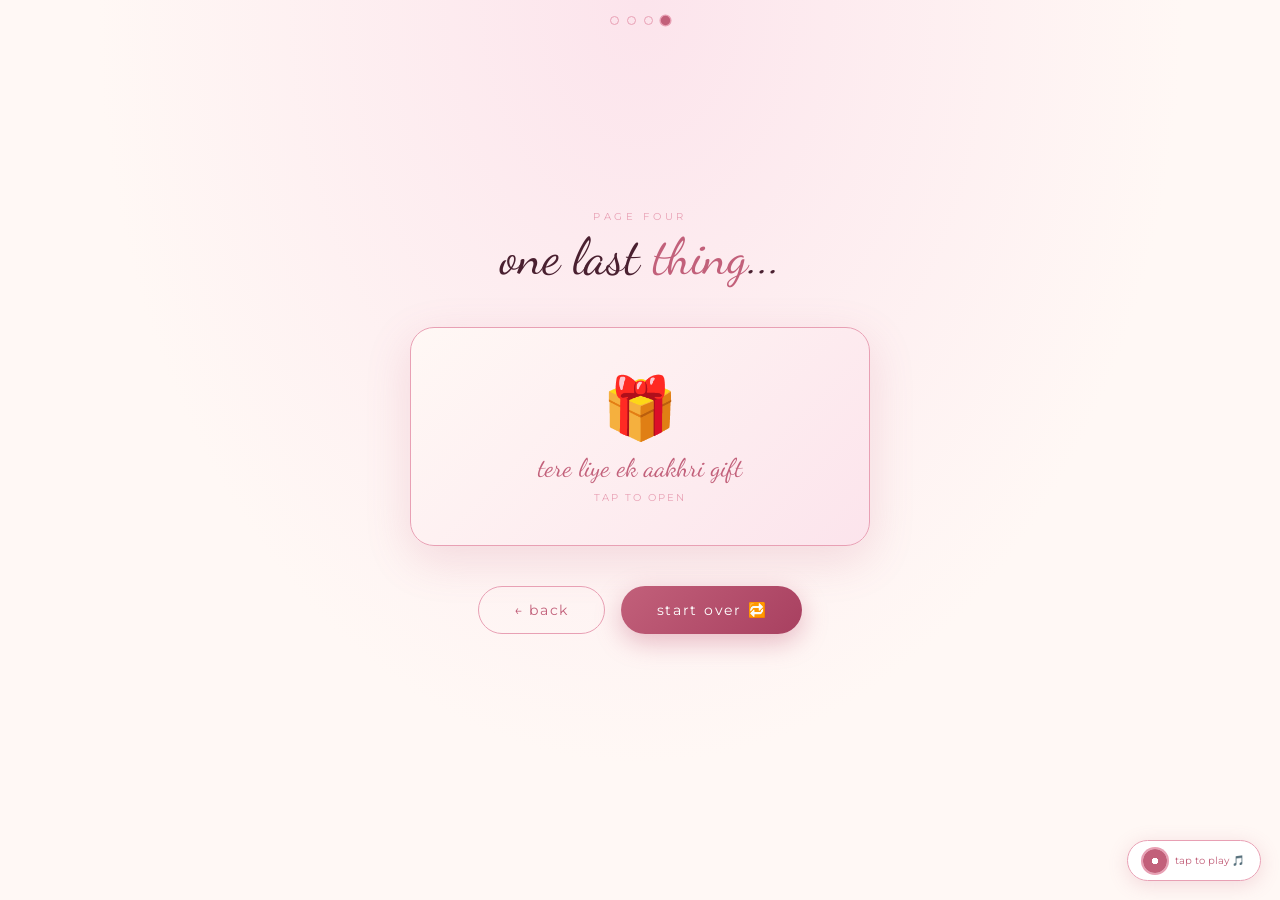
==== gift.html @ cc8f59fb "Rebuild as cute 4-page website (cover, story, reasons, gift) with per-photo captions" ====
<!DOCTYPE html>
<html lang="en">
<head>
<meta charset="UTF-8">
<meta name="viewport" content="width=device-width, initial-scale=1.0">
<title>One Last Gift 🎁</title>
<link href="https://fonts.googleapis.com/css2?family=Cormorant+Garamond:ital,wght@0,400;1,400&family=Dancing+Script:wght@400;700&family=Montserrat:wght@300;400;500;600&display=swap" rel="stylesheet">
<link rel="stylesheet" href="style.css">
</head>
<body>
<div class="bg-soft"></div>
<audio id="aud" loop><source src="song.mp3" type="audio/mpeg"></audio>

<div class="dots"><a></a><a></a><a></a><a class="on"></a></div>

<div class="page">
  <section class="gift-screen">
    <div class="pagehead">
      <div class="kicker">page four</div>
      <div class="h-script" style="font-size:clamp(2rem,7vw,3.2rem);">one last <em>thing</em>...</div>
    </div>

    <div class="gift-box">
      <!-- locked state -->
      <div class="gift-locked" id="giftLocked" onclick="openGift()">
        <span class="em">🎁</span>
        <div class="hint">tere liye ek aakhri gift</div>
        <div class="tap">tap to open</div>
      </div>

      <!-- revealed -->
      <div class="gift-reveal" id="giftReveal">
        <!-- POLAROID: Timezone photobooth strip -> images/polaroid.jpg -->
        <div class="pb-strip">
          <img src="images/polaroid.jpg" alt="" onerror="this.outerHTML='<div class=\'pb-ph\'>📸<br><span>polaroid.jpg<br>yahan aayegi</span></div>'">
          <div class="pb-cap">us 🤍</div>
        </div>

        <!-- ===== 10 MONTH ANNIVERSARY MESSAGE yahan aayega (abhi placeholder) ===== -->
        <div class="mtext" id="anniMsg">[ 10 months anniversary message yahan aayega 💕 ]</div>
        <div class="msig">— yours, always</div>
      </div>
    </div>

    <div class="pagenav">
      <a class="btn ghost" href="reasons.html" data-nav>← back</a>
      <a class="btn" href="index.html" data-nav>start over 🔁</a>
    </div>
  </section>
</div>

<div id="mbar"><div class="disc"></div><div class="sname">tap to play 🎵</div></div>
<script src="app.js"></script>
<script>
function openGift(){
  document.getElementById('giftLocked').style.display='none';
  document.getElementById('giftReveal').classList.add('on');
  confetti(60);
}
</script>
</body>
</html>
---- style.css ----
/* ===== Princess — shared cute theme ===== */
*{margin:0;padding:0;box-sizing:border-box;}
:root{
  --rose:#e8a0b4;--deeprose:#c2607a;--blush:#fce4ec;
  --cream:#fff8f5;--text:#4a2030;--soft:#8a5060;--gold:#e9c46a;
}
html{scroll-behavior:smooth;}
body{
  min-height:100vh;background:var(--cream);color:var(--text);
  font-family:'Montserrat',sans-serif;overflow-x:hidden;
  -webkit-tap-highlight-color:transparent;position:relative;
}
img{user-select:none;-webkit-user-drag:none;}
::-webkit-scrollbar{width:5px;}
::-webkit-scrollbar-thumb{background:var(--rose);border-radius:10px;}

/* page fade transition */
.page{opacity:0;animation:pageIn .9s ease forwards;}
body.leaving .page{animation:pageOut .5s ease forwards;}
@keyframes pageIn{from{opacity:0;transform:translateY(24px);}to{opacity:1;transform:none;}}
@keyframes pageOut{from{opacity:1;}to{opacity:0;transform:translateY(-18px);}}

/* soft romantic bg per page */
.bg-soft{position:fixed;inset:0;z-index:-2;
  background:radial-gradient(ellipse at 50% 0%,#fce4ec 0%,#fff8f5 60%);}

/* ===== headings ===== */
.kicker{font-size:.65rem;letter-spacing:.35em;text-transform:uppercase;color:var(--rose);text-align:center;}
.h-script{font-family:'Dancing Script',cursive;color:var(--text);text-align:center;line-height:1.15;}
.h-script em{color:var(--deeprose);font-style:normal;}

/* ===== buttons / nav ===== */
.btn{
  display:inline-flex;align-items:center;gap:.5rem;
  background:linear-gradient(135deg,var(--deeprose),#a84060);color:#fff;
  border:none;border-radius:50px;padding:.85rem 2.2rem;
  font-family:'Montserrat';font-size:.9rem;letter-spacing:.12em;
  cursor:pointer;text-decoration:none;
  box-shadow:0 8px 26px rgba(194,96,122,.4);transition:transform .25s,box-shadow .25s;
}
.btn:hover{transform:translateY(-3px) scale(1.03);box-shadow:0 12px 34px rgba(194,96,122,.5);}
.btn:active{transform:scale(.97);}
.btn.ghost{background:transparent;color:var(--deeprose);border:1.5px solid var(--rose);box-shadow:none;}

.pagenav{display:flex;justify-content:center;gap:1rem;flex-wrap:wrap;padding:2.5rem 1rem 3.5rem;}

/* dots indicator */
.dots{position:fixed;top:1rem;left:50%;transform:translateX(-50%);display:flex;gap:.5rem;z-index:40;}
.dots a{width:9px;height:9px;border-radius:50%;background:var(--blush);border:1.5px solid var(--rose);transition:all .3s;}
.dots a.on{background:var(--deeprose);transform:scale(1.35);}

/* ===== cover (page 1) ===== */
.cover{min-height:100vh;display:flex;flex-direction:column;align-items:center;justify-content:center;text-align:center;padding:2rem;}
.cover .crown{font-size:3.4rem;animation:bobble 2.4s ease-in-out infinite;filter:drop-shadow(0 6px 10px rgba(194,96,122,.3));}
@keyframes bobble{0%,100%{transform:translateY(0) rotate(-5deg);}50%{transform:translateY(-10px) rotate(5deg);}}
.cover .badge{margin-top:1rem;background:rgba(232,160,180,.2);border:1px solid var(--rose);border-radius:50px;padding:.4rem 1.2rem;font-size:.6rem;letter-spacing:.3em;text-transform:uppercase;color:var(--deeprose);}
.cover h1{font-family:'Dancing Script',cursive;font-size:clamp(3rem,13vw,6.5rem);color:var(--text);margin:.6rem 0 .2rem;line-height:1.05;}
.cover h1 em{color:var(--deeprose);font-style:normal;}
.cover .sub{font-style:italic;color:var(--soft);font-family:'Cormorant Garamond',serif;font-size:1.2rem;}
.cover .photo-heart{margin:2rem 0 2.2rem;width:170px;height:170px;border-radius:50%;padding:5px;background:linear-gradient(45deg,var(--gold),var(--deeprose),var(--rose));box-shadow:0 16px 45px rgba(194,96,122,.3);}
.cover .photo-heart img,.cover .photo-heart .ph{width:100%;height:100%;border-radius:50%;object-fit:cover;border:4px solid var(--cream);background:var(--blush);display:flex;align-items:center;justify-content:center;font-size:3.5rem;}

/* ===== section wrap ===== */
.wrap{max-width:620px;margin:0 auto;padding:3.5rem 1.3rem 1rem;}
.pagehead{text-align:center;margin-bottom:2.5rem;}
.pagehead .h-script{font-size:clamp(2.2rem,8vw,3.6rem);margin-top:.3rem;}

/* ===== polaroid scrapbook (story) ===== */
.scrap{display:flex;flex-direction:column;gap:3rem;}
.poly{
  background:#fff;padding:14px 14px 50px;border-radius:3px;
  box-shadow:0 14px 45px rgba(194,96,122,.22);align-self:center;
  max-width:340px;width:100%;position:relative;transition:transform .4s ease;
}
.poly:hover{transform:rotate(0deg) scale(1.02)!important;box-shadow:0 20px 55px rgba(194,96,122,.3);}
.poly:nth-child(odd){transform:rotate(-2.2deg);}
.poly:nth-child(even){transform:rotate(2deg);}
.poly .pic{width:100%;aspect-ratio:4/5;border-radius:2px;background:var(--blush);object-fit:cover;display:flex;align-items:center;justify-content:center;font-size:3rem;color:var(--deeprose);}
.poly .pic img{width:100%;height:100%;object-fit:cover;border-radius:2px;}
.poly .cap{position:absolute;bottom:14px;left:0;right:0;text-align:center;padding:0 10px;font-family:'Dancing Script',cursive;font-size:1.15rem;color:var(--soft);line-height:1.2;}

/* reveal on scroll */
.rev{opacity:0;transform:translateY(40px);transition:opacity .8s ease,transform .8s ease;}
.rev.in{opacity:1;transform:none;}

/* ===== reasons cards (her solos) ===== */
.reasons{display:flex;flex-direction:column;gap:2rem;}
.rcard{
  display:flex;gap:1.1rem;align-items:center;background:#fff;
  border:1px solid var(--blush);border-radius:20px;padding:1rem;
  box-shadow:0 8px 28px rgba(194,96,122,.1);
}
.rcard:nth-child(even){flex-direction:row-reverse;text-align:right;}
.rcard .rpic{width:120px;height:150px;flex-shrink:0;border-radius:14px;overflow:hidden;background:var(--blush);display:flex;align-items:center;justify-content:center;font-size:2.4rem;color:var(--deeprose);}
.rcard .rpic img{width:100%;height:100%;object-fit:cover;}
.rcard .rtxt .n{font-size:.6rem;letter-spacing:.2em;text-transform:uppercase;color:var(--rose);}
.rcard .rtxt .t{font-family:'Cormorant Garamond',serif;font-style:italic;font-size:1.15rem;line-height:1.5;color:var(--text);margin-top:.3rem;}

/* ===== gift (page 4) ===== */
.gift-screen{min-height:100vh;display:flex;flex-direction:column;align-items:center;justify-content:center;text-align:center;padding:3rem 1.3rem;}
.gift-box{
  max-width:460px;width:100%;
  background:linear-gradient(135deg,#fff8f5,#fce4ec,#fff8f5);background-size:200% 200%;
  animation:shimmer 7s ease infinite;border:1px solid var(--rose);border-radius:24px;
  padding:2.6rem 1.6rem;box-shadow:0 14px 45px rgba(194,96,122,.18);
}
@keyframes shimmer{0%{background-position:0% 50%;}50%{background-position:100% 50%;}100%{background-position:0% 50%;}}
.gift-locked{cursor:pointer;}
.gift-locked .em{font-size:3.8rem;display:inline-block;animation:wiggle 1.6s ease infinite;}
@keyframes wiggle{0%,100%{transform:rotate(-9deg);}50%{transform:rotate(9deg);}}
.gift-locked .hint{font-family:'Dancing Script',cursive;font-size:1.6rem;color:var(--deeprose);margin-top:.5rem;}
.gift-locked .tap{font-size:.65rem;letter-spacing:.2em;text-transform:uppercase;color:var(--rose);margin-top:.5rem;}
.gift-reveal{display:none;}
.gift-reveal.on{display:block;animation:pageIn .7s ease;}
.pb-strip{background:#fff;padding:12px 12px 40px;border-radius:3px;box-shadow:0 14px 45px rgba(194,96,122,.3);display:inline-block;max-width:210px;width:100%;margin:0 auto 1.8rem;position:relative;transform:rotate(-2deg);}
.pb-strip img{width:100%;display:block;border-radius:2px;}
.pb-strip .pb-ph{aspect-ratio:1/3;background:var(--blush);border-radius:2px;display:flex;flex-direction:column;align-items:center;justify-content:center;font-size:2.4rem;color:var(--deeprose);}
.pb-strip .pb-ph span{font-size:.58rem;letter-spacing:.1em;margin-top:.5rem;line-height:1.5;}
.pb-strip .pb-cap{position:absolute;bottom:12px;left:0;right:0;text-align:center;font-family:'Dancing Script',cursive;font-size:1rem;color:var(--soft);}
.gift-reveal .mtext{font-family:'Cormorant Garamond',serif;font-style:italic;font-size:1.15rem;line-height:2;color:var(--text);white-space:pre-wrap;}
.gift-reveal .msig{margin-top:1.6rem;font-family:'Dancing Script',cursive;font-size:1.4rem;color:var(--deeprose);}

/* ===== music bar ===== */
#mbar{position:fixed;bottom:1.2rem;right:1.2rem;z-index:120;display:flex;align-items:center;gap:.55rem;
  background:rgba(255,255,255,.94);backdrop-filter:blur(10px);border:1px solid var(--rose);
  border-radius:50px;padding:.45rem .9rem;box-shadow:0 4px 20px rgba(194,96,122,.2);cursor:pointer;}
#mbar .disc{width:24px;height:24px;border-radius:50%;background:radial-gradient(circle,#fff 18%,var(--deeprose) 20%);box-shadow:0 0 0 2px var(--rose);animation:spin 3s linear infinite;animation-play-state:paused;}
#mbar.playing .disc{animation-play-state:running;}
@keyframes spin{to{transform:rotate(360deg);}}
#mbar .sname{font-size:.63rem;color:var(--deeprose);max-width:120px;white-space:nowrap;overflow:hidden;text-overflow:ellipsis;}

/* ===== floating fx ===== */
.fx{position:fixed;pointer-events:none;z-index:1;bottom:-30px;}
@keyframes floatUp{0%{transform:translateY(0) rotate(0);opacity:0;}10%{opacity:.6;}90%{opacity:.2;}100%{transform:translateY(-110vh) rotate(360deg);opacity:0;}}
.sparkle{position:fixed;pointer-events:none;z-index:150;animation:spk 1s ease forwards;}
@keyframes spk{0%{transform:scale(0) rotate(0);opacity:1;}100%{transform:scale(1.4) rotate(40deg) translateY(-26px);opacity:0;}}
.confetti{position:fixed;width:9px;height:9px;top:-20px;pointer-events:none;z-index:100001;border-radius:2px;animation:cf linear forwards;}
@keyframes cf{0%{transform:translateY(0) rotate(0) translateX(0);opacity:1;}100%{transform:translateY(110vh) rotate(720deg) translateX(var(--cx));opacity:0;}}
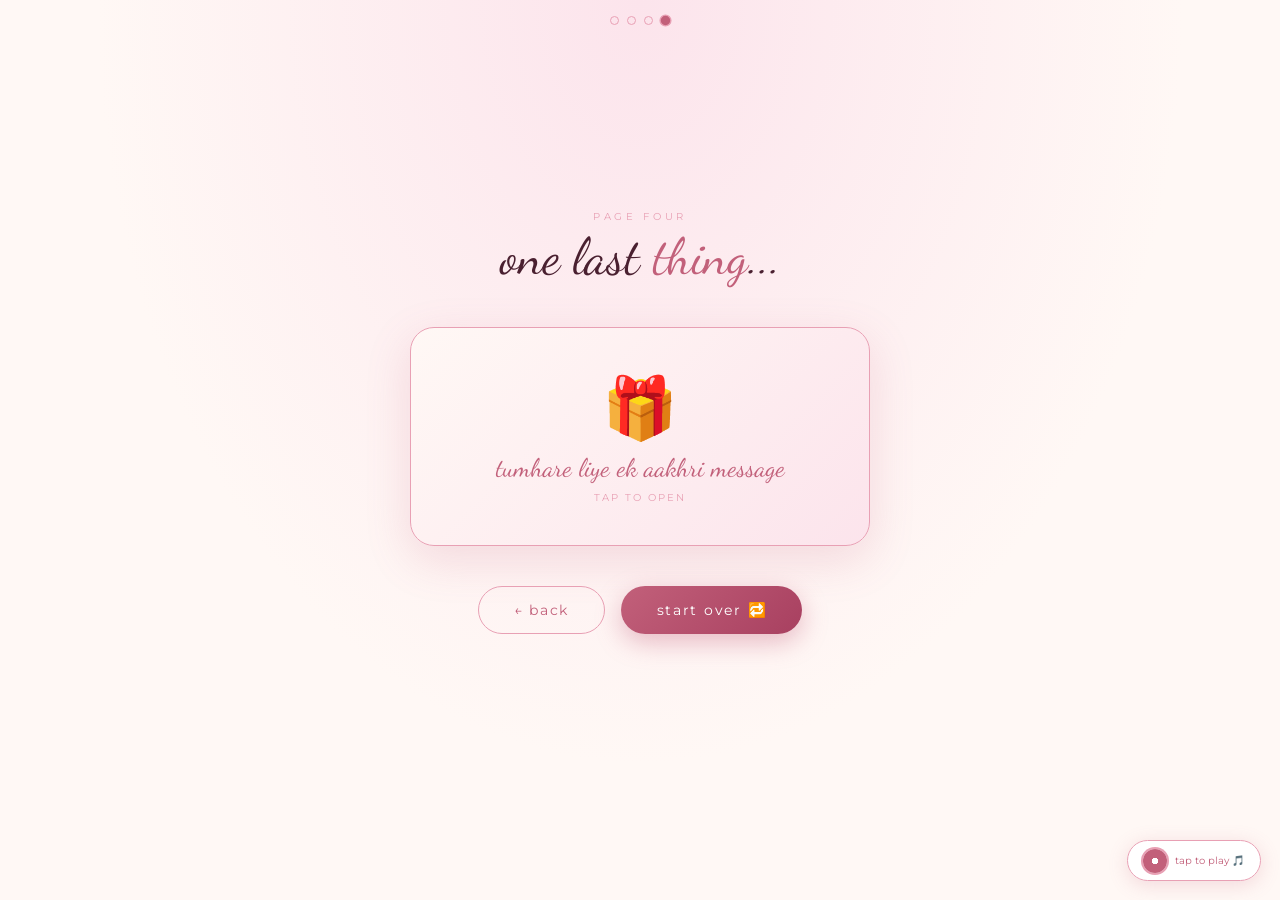
==== commit 693e4f0a: "Update cover subtitle, story & gallery captions (tum form), gift hint, rename page 3 to My Princess " ====
--- a/gift.html
+++ b/gift.html
@@ -24,7 +24,7 @@
       <!-- locked state -->
       <div class="gift-locked" id="giftLocked" onclick="openGift()">
         <span class="em">🎁</span>
-        <div class="hint">tere liye ek aakhri gift</div>
+        <div class="hint">tumhare liye ek aakhri message</div>
         <div class="tap">tap to open</div>
       </div>
 
@@ -36,9 +36,26 @@
           <div class="pb-cap">us 🤍</div>
         </div>
 
-        <!-- ===== 10 MONTH ANNIVERSARY MESSAGE yahan aayega (abhi placeholder) ===== -->
-        <div class="mtext" id="anniMsg">[ 10 months anniversary message yahan aayega 💕 ]</div>
-        <div class="msig">— yours, always</div>
+        <!-- ===== 10 MONTH ANNIVERSARY MESSAGE ===== -->
+        <div class="anni-title">Happy 10-Month Anniversary, Babe! ❤️😚</div>
+        <div class="mtext" id="anniMsg">Finally, the day has come when we've reached double digits! ❤️ After so many fights, countless beautiful moments, endless love, and everything we've been through together, here we are, still choosing each other. ❤️
+
+First of all, I want to say I'm truly sorry for every single moment I made you cry. I know that sometimes, during our fights, I say things without even thinking about how much they might hurt you. Please forgive me for all those moments, my love. I never came into your life to bring you sadness. I came into your life to make you happy, to love you, to care for you, and to be the reason behind your beautiful smile. ❤️
+
+I promise you, my love, that I'll do my best to never repeat those mistakes again. Your man loves you more than words could ever explain, more than you could ever imagine, and far beyond any limits. ❤️♾️
+
+We still have such a long and beautiful journey ahead of us, and I want to experience every little moment of it with you. I want to grow with you, laugh with you, overcome every difficulty together, and create countless memories by your side. 🫂❤️
+
+I want you in my life until my very last breath. I'll keep loving you until my eyes close for the last time and my heart beats its final beat. No matter what life brings our way, my love for you will always remain. ❤️
+
+All I ever want is to see you happy, smiling, and feeling loved every single day. Your happiness means everything to me, princess. 👸🏼
+
+I'm endlessly grateful to have you in my life. You're not just my girlfriend; you're my happiness, my comfort, my safe place, and one of the most beautiful blessings life has ever given me. ❤️
+
+I love you sooooo much, my baby, my princess, my everything! 😘😘😘❤️
+
+Happy 10 months of us, my love! ❤️ Here's to forever together, because 10 months is just the beginning of our beautiful love story. 💍❤️♾️</div>
+        <div class="msig">— yours, always ❤️♾️</div>
       </div>
     </div>
 
--- a/style.css
+++ b/style.css
@@ -117,8 +117,9 @@
 .pb-strip .pb-ph{aspect-ratio:1/3;background:var(--blush);border-radius:2px;display:flex;flex-direction:column;align-items:center;justify-content:center;font-size:2.4rem;color:var(--deeprose);}
 .pb-strip .pb-ph span{font-size:.58rem;letter-spacing:.1em;margin-top:.5rem;line-height:1.5;}
 .pb-strip .pb-cap{position:absolute;bottom:12px;left:0;right:0;text-align:center;font-family:'Dancing Script',cursive;font-size:1rem;color:var(--soft);}
-.gift-reveal .mtext{font-family:'Cormorant Garamond',serif;font-style:italic;font-size:1.15rem;line-height:2;color:var(--text);white-space:pre-wrap;}
-.gift-reveal .msig{margin-top:1.6rem;font-family:'Dancing Script',cursive;font-size:1.4rem;color:var(--deeprose);}
+.gift-reveal .anni-title{font-family:'Dancing Script',cursive;font-size:clamp(1.8rem,6vw,2.6rem);color:var(--deeprose);margin-bottom:1.2rem;line-height:1.2;}
+.gift-reveal .mtext{font-family:'Cormorant Garamond',serif;font-size:1.08rem;line-height:1.85;color:var(--text);white-space:pre-wrap;text-align:left;}
+.gift-reveal .msig{margin-top:1.6rem;font-family:'Dancing Script',cursive;font-size:1.5rem;color:var(--deeprose);text-align:right;}
 
 /* ===== music bar ===== */
 #mbar{position:fixed;bottom:1.2rem;right:1.2rem;z-index:120;display:flex;align-items:center;gap:.55rem;
